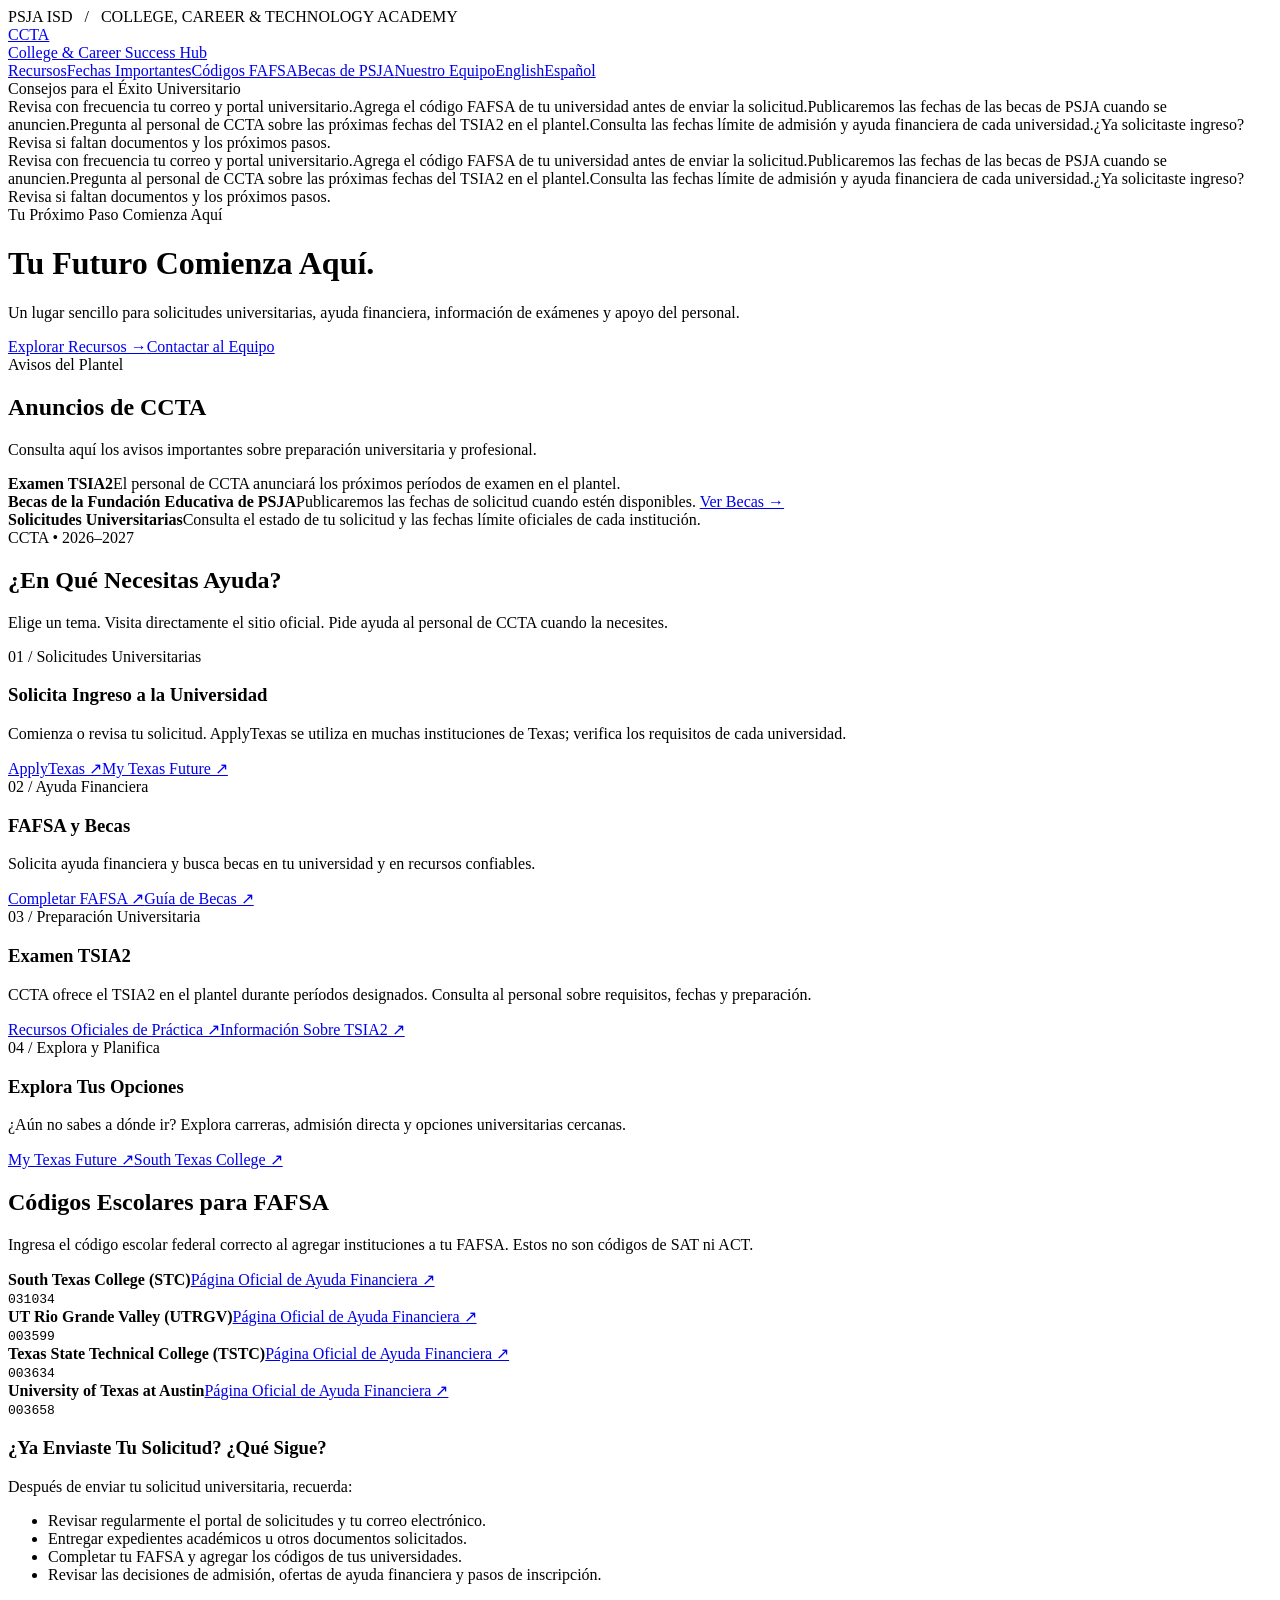
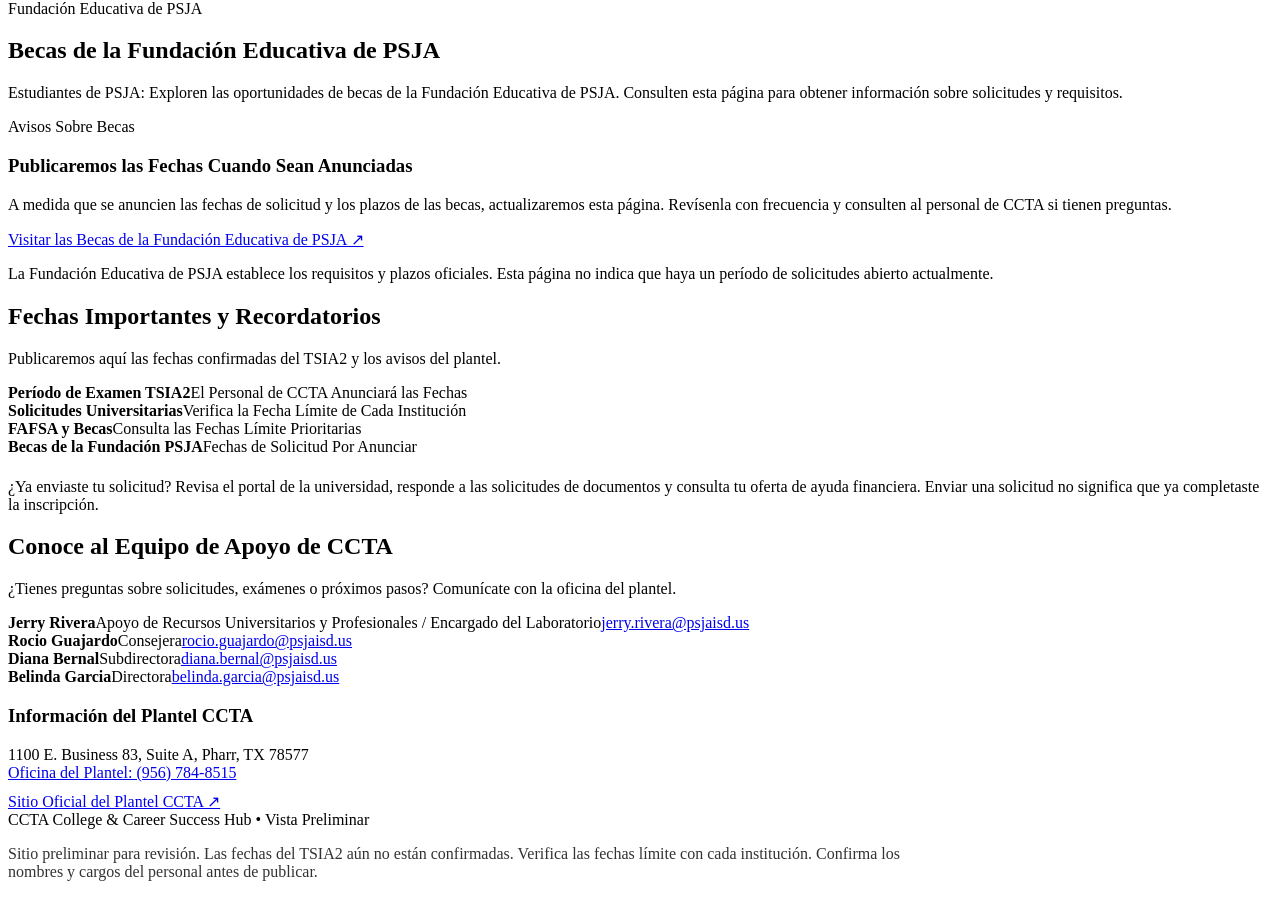
==== espanol.html @ 049d0c1c "Create espanol.html" ====
<!DOCTYPE html>

<html lang="es"><head><meta charset="utf-8"/><meta content="width=device-width, initial-scale=1" name="viewport"/><meta content="CCTA College and Career Success Hub - college applications, FAFSA, scholarships and TSIA2." name="description"/><title>CCTA College &amp; Career Success Hub</title><link href="style.css" rel="stylesheet"/></head><body>
<div class="top"><div class="wrap">PSJA ISD   /   COLLEGE, CAREER &amp; TECHNOLOGY ACADEMY</div></div>
<nav><div class="wrap"><a class="brand" href="#home">CCTA<br/>College &amp; Career Success Hub</a><div class="links"><a href="#resources">Recursos</a><a href="#dates">Fechas Importantes</a><a href="#fafsa-codes">Códigos FAFSA</a><a href="#scholarships">Becas de PSJA</a><a href="#team">Nuestro Equipo</a><a class="lang" href="index.html" lang="en">English</a><a class="lang active" href="espanol.html" lang="es">Español</a></div></div></nav><div aria-label="Consejos para el Éxito Universitario" class="tips-ticker" role="region"><span class="ticker-label">Consejos para el Éxito Universitario</span><div class="ticker-window"><div class="ticker-track"><div class="ticker-group"><span class="ticker-tip">Revisa con frecuencia tu correo y portal universitario.</span><span class="ticker-tip">Agrega el código FAFSA de tu universidad antes de enviar la solicitud.</span><span class="ticker-tip">Publicaremos las fechas de las becas de PSJA cuando se anuncien.</span><span class="ticker-tip">Pregunta al personal de CCTA sobre las próximas fechas del TSIA2 en el plantel.</span><span class="ticker-tip">Consulta las fechas límite de admisión y ayuda financiera de cada universidad.</span><span class="ticker-tip">¿Ya solicitaste ingreso? Revisa si faltan documentos y los próximos pasos.</span></div><div aria-hidden="true" class="ticker-group"><span class="ticker-tip">Revisa con frecuencia tu correo y portal universitario.</span><span class="ticker-tip">Agrega el código FAFSA de tu universidad antes de enviar la solicitud.</span><span class="ticker-tip">Publicaremos las fechas de las becas de PSJA cuando se anuncien.</span><span class="ticker-tip">Pregunta al personal de CCTA sobre las próximas fechas del TSIA2 en el plantel.</span><span class="ticker-tip">Consulta las fechas límite de admisión y ayuda financiera de cada universidad.</span><span class="ticker-tip">¿Ya solicitaste ingreso? Revisa si faltan documentos y los próximos pasos.</span></div></div></div></div>
<header class="hero" id="home"><div class="wrap"><div class="eyebrow">Tu Próximo Paso Comienza Aquí</div><h1>Tu Futuro Comienza Aquí.</h1><p>Un lugar sencillo para solicitudes universitarias, ayuda financiera, información de exámenes y apoyo del personal.</p><a class="button" href="#resources">Explorar Recursos →</a><a class="button outline" href="#team">Contactar al Equipo</a></div></header>
<main><section class="announcements" id="announcements"><div class="wrap"><div class="announcement-top"><div><span class="tag">Avisos del Plantel</span><h2>Anuncios de CCTA</h2><p class="lead">Consulta aquí los avisos importantes sobre preparación universitaria y profesional.</p></div></div><div class="pills"><div class="pill"><strong>Examen TSIA2</strong><span>El personal de CCTA anunciará los próximos períodos de examen en el plantel.</span></div><div class="pill"><strong>Becas de la Fundación Educativa de PSJA</strong><span>Publicaremos las fechas de solicitud cuando estén disponibles. <a href="#scholarships">Ver Becas →</a></span></div><div class="pill"><strong>Solicitudes Universitarias</strong><span>Consulta el estado de tu solicitud y las fechas límite oficiales de cada institución.</span></div></div></div></section><section id="resources"><div class="wrap"><span class="tag">CCTA • 2026–2027</span><h2>¿En Qué Necesitas Ayuda?</h2><p class="lead">Elige un tema. Visita directamente el sitio oficial. Pide ayuda al personal de CCTA cuando la necesites.</p><div class="grid"><article class="card"><div class="num">01 / Solicitudes Universitarias</div><h3>Solicita Ingreso a la Universidad</h3><p>Comienza o revisa tu solicitud. ApplyTexas se utiliza en muchas instituciones de Texas; verifica los requisitos de cada universidad.</p><a class="resource" href="https://www.applytexas.org/" rel="noopener" target="_blank">ApplyTexas ↗</a><a class="resource" href="https://www.mytexasfuture.org/" rel="noopener" target="_blank">My Texas Future ↗</a></article><article class="card"><div class="num">02 / Ayuda Financiera</div><h3>FAFSA y Becas</h3><p>Solicita ayuda financiera y busca becas en tu universidad y en recursos confiables.</p><a class="resource" href="https://studentaid.gov/h/apply-for-aid/fafsa" rel="noopener" target="_blank">Completar FAFSA ↗</a><a class="resource" href="https://studentaid.gov/understand-aid/types/scholarships" rel="noopener" target="_blank">Guía de Becas ↗</a></article><article class="card"><div class="num">03 / Preparación Universitaria</div><h3>Examen TSIA2</h3><p>CCTA ofrece el TSIA2 en el plantel durante períodos designados. Consulta al personal sobre requisitos, fechas y preparación.</p><a class="resource" href="https://studentportal.accuplacer.org/" rel="noopener" target="_blank">Recursos Oficiales de Práctica ↗</a><a class="resource" href="https://www.highered.texas.gov/our-work/supporting-our-institutions/student-success/texas-success-initiative/" rel="noopener" target="_blank">Información Sobre TSIA2 ↗</a></article><article class="card"><div class="num">04 / Explora y Planifica</div><h3>Explora Tus Opciones</h3><p>¿Aún no sabes a dónde ir? Explora carreras, admisión directa y opciones universitarias cercanas.</p><a class="resource" href="https://www.mytexasfuture.org/" rel="noopener" target="_blank">My Texas Future ↗</a><a class="resource" href="https://www.southtexascollege.edu/" rel="noopener" target="_blank">South Texas College ↗</a></article></div></div></section><section class="codes-section tint" id="fafsa-codes"><div class="wrap"><h2>Códigos Escolares para FAFSA</h2><p class="lead">Ingresa el código escolar federal correcto al agregar instituciones a tu FAFSA. Estos no son códigos de SAT ni ACT.</p><div class="code-list"><div class="code-item"><div><strong>South Texas College (STC)</strong><a href="https://studentservices.southtexascollege.edu/finaid/apply.html" rel="noopener" target="_blank">Página Oficial de Ayuda Financiera ↗</a></div><code>031034</code></div><div class="code-item"><div><strong>UT Rio Grande Valley (UTRGV)</strong><a href="https://www.utrgv.edu/ucentral/paying-for-college/financial-aid/" rel="noopener" target="_blank">Página Oficial de Ayuda Financiera ↗</a></div><code>003599</code></div><div class="code-item"><div><strong>Texas State Technical College (TSTC)</strong><a href="https://www.tstc.edu/admissions/financial-aid/" rel="noopener" target="_blank">Página Oficial de Ayuda Financiera ↗</a></div><code>003634</code></div><div class="code-item"><div><strong>University of Texas at Austin</strong><a href="https://onestop.utexas.edu/managing-costs/scholarships-financial-aid/" rel="noopener" target="_blank">Página Oficial de Ayuda Financiera ↗</a></div><code>003658</code></div></div><div class="next-steps"><h3>¿Ya Enviaste Tu Solicitud? ¿Qué Sigue?</h3><p>Después de enviar tu solicitud universitaria, recuerda:</p><ul><li>Revisar regularmente el portal de solicitudes y tu correo electrónico.</li><li>Entregar expedientes académicos u otros documentos solicitados.</li><li>Completar tu FAFSA y agregar los códigos de tus universidades.</li><li>Revisar las decisiones de admisión, ofertas de ayuda financiera y pasos de inscripción.</li></ul></div></div></section>
<section class="scholarship-section" id="scholarships"><div class="wrap">
<span class="tag">Fundación Educativa de PSJA</span>
<h2>Becas de la Fundación Educativa de PSJA</h2>
<p class="lead">Estudiantes de PSJA: Exploren las oportunidades de becas de la Fundación Educativa de PSJA. Consulten esta página para obtener información sobre solicitudes y requisitos.</p>
<div class="scholarship-panel"><div>
<div class="scholarship-label">Avisos Sobre Becas</div>
<h3>Publicaremos las Fechas Cuando Sean Anunciadas</h3>
<p>A medida que se anuncien las fechas de solicitud y los plazos de las becas, actualizaremos esta página. Revísenla con frecuencia y consulten al personal de CCTA si tienen preguntas.</p>
</div><a class="scholarship-cta" href="https://www.psjaedfoundation.org/scholarships" rel="noopener" target="_blank">Visitar las Becas de la Fundación Educativa de PSJA ↗</a></div>
<p class="small">La Fundación Educativa de PSJA establece los requisitos y plazos oficiales. Esta página no indica que haya un período de solicitudes abierto actualmente.</p>
</div></section><section class="tint" id="dates"><div class="wrap"><h2>Fechas Importantes y Recordatorios</h2><p class="lead">Publicaremos aquí las fechas confirmadas del TSIA2 y los avisos del plantel.</p><div class="pills"><div class="pill"><strong>Período de Examen TSIA2</strong><span>El Personal de CCTA Anunciará las Fechas</span></div><div class="pill"><strong>Solicitudes Universitarias</strong><span>Verifica la Fecha Límite de Cada Institución</span></div><div class="pill"><strong>FAFSA y Becas</strong><span>Consulta las Fechas Límite Prioritarias</span></div><div class="pill"><strong>Becas de la Fundación PSJA</strong><span>Fechas de Solicitud Por Anunciar</span></div></div><div class="notice" style="margin-top:22px">¿Ya enviaste tu solicitud? Revisa el portal de la universidad, responde a las solicitudes de documentos y consulta tu oferta de ayuda financiera. Enviar una solicitud no significa que ya completaste la inscripción.</div></div></section>
<section id="team"><div class="wrap"><h2>Conoce al Equipo de Apoyo de CCTA</h2><p class="lead">¿Tienes preguntas sobre solicitudes, exámenes o próximos pasos? Comunícate con la oficina del plantel.</p><div class="staff"><div class="person"><strong>Jerry Rivera</strong><span>Apoyo de Recursos Universitarios y Profesionales / Encargado del Laboratorio</span><a class="staff-email" href="mailto:jerry.rivera@psjaisd.us">jerry.rivera@psjaisd.us</a></div><div class="person"><strong>Rocio Guajardo</strong><span>Consejera</span><a class="staff-email" href="mailto:rocio.guajardo@psjaisd.us">rocio.guajardo@psjaisd.us</a></div><div class="person"><strong>Diana Bernal</strong><span>Subdirectora</span><a class="staff-email" href="mailto:diana.bernal@psjaisd.us">diana.bernal@psjaisd.us</a></div><div class="person"><strong>Belinda Garcia</strong><span>Directora</span><a class="staff-email" href="mailto:belinda.garcia@psjaisd.us">belinda.garcia@psjaisd.us</a></div></div><div class="campus"><h3>Información del Plantel CCTA</h3><div>1100 E. Business 83, Suite A, Pharr, TX 78577</div><div><a href="tel:+19567848515">Oficina del Plantel: (956) 784-8515</a></div><div style="margin-top:10px"><a href="https://ecp.psjaisd.us/college-career-technology-academy/contact-us" rel="noopener" target="_blank">Sitio Oficial del Plantel CCTA ↗</a></div></div></div></section></main>
<footer><div class="wrap"><div>CCTA College &amp; Career Success Hub • Vista Preliminar</div><p style="opacity:.8;max-width:900px">Sitio preliminar para revisión. Las fechas del TSIA2 aún no están confirmadas. Verifica las fechas límite con cada institución. Confirma los nombres y cargos del personal antes de publicar.</p></div></footer></body></html>
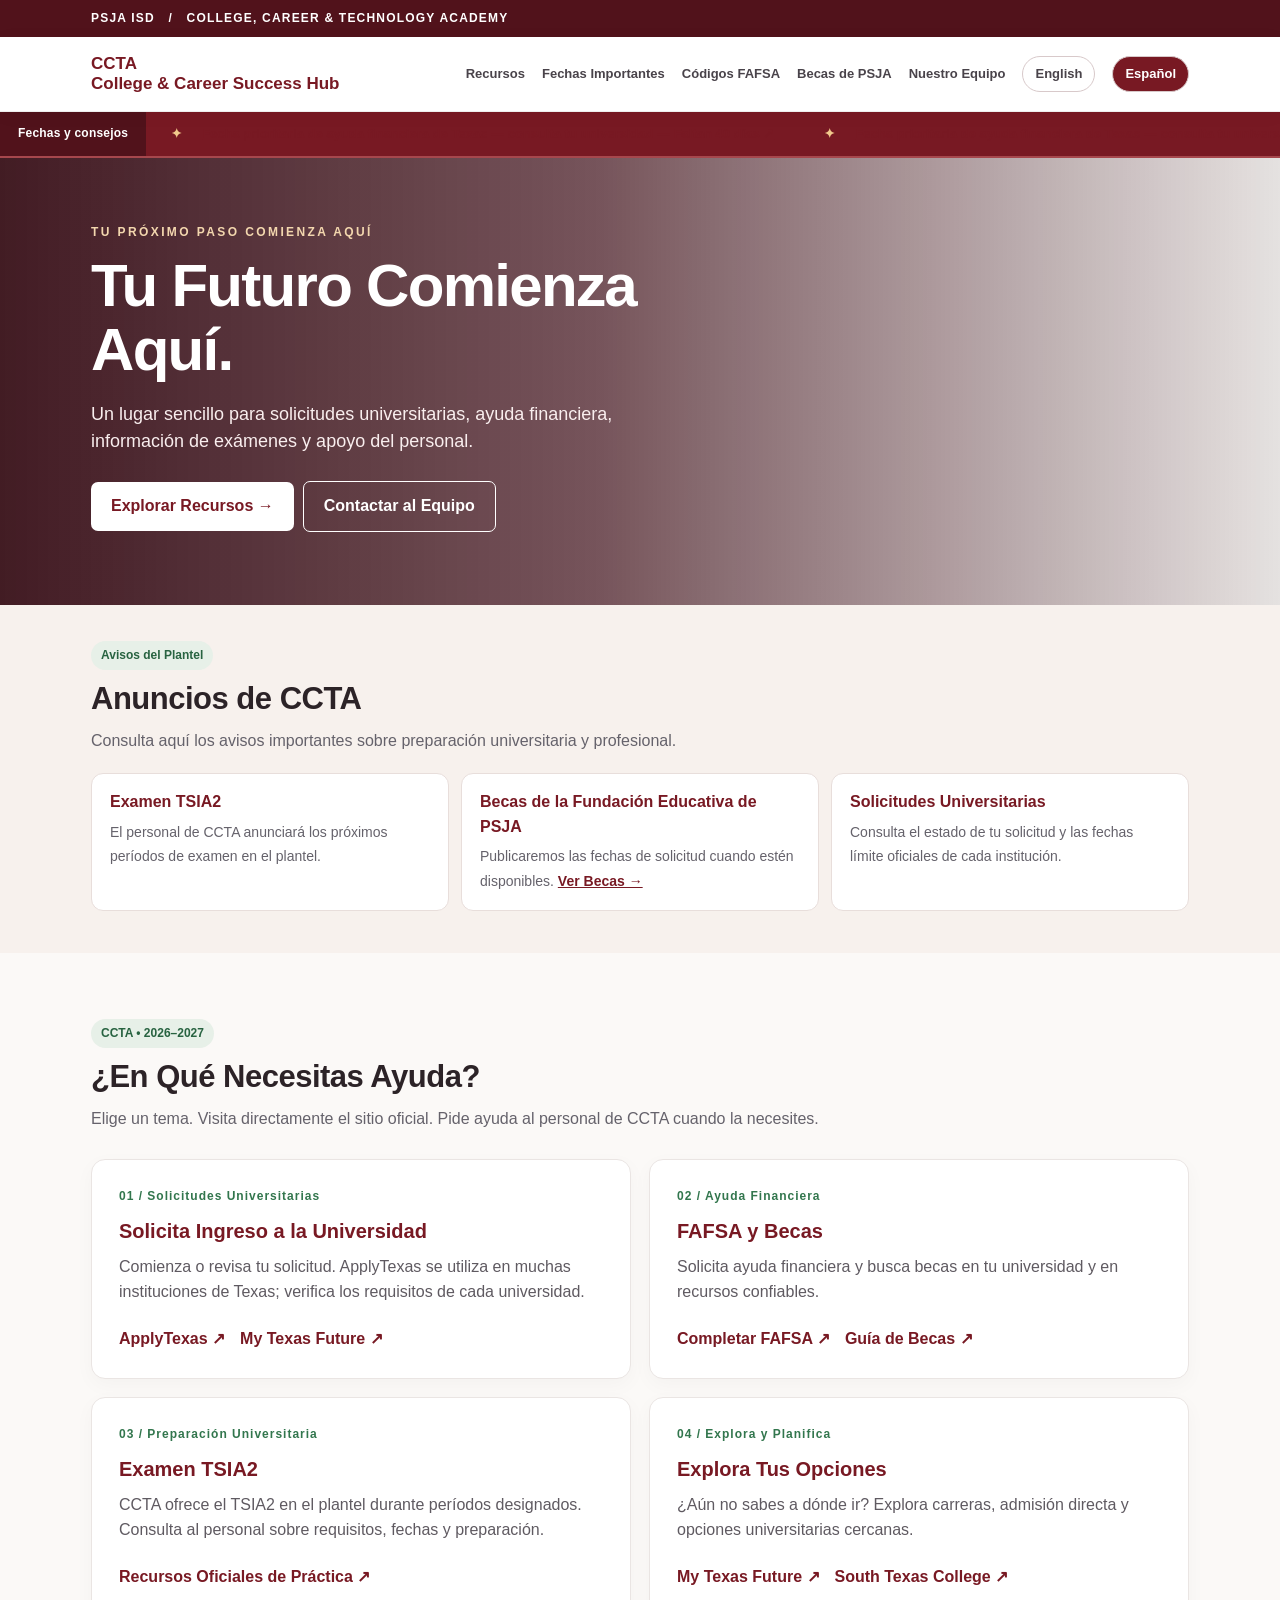
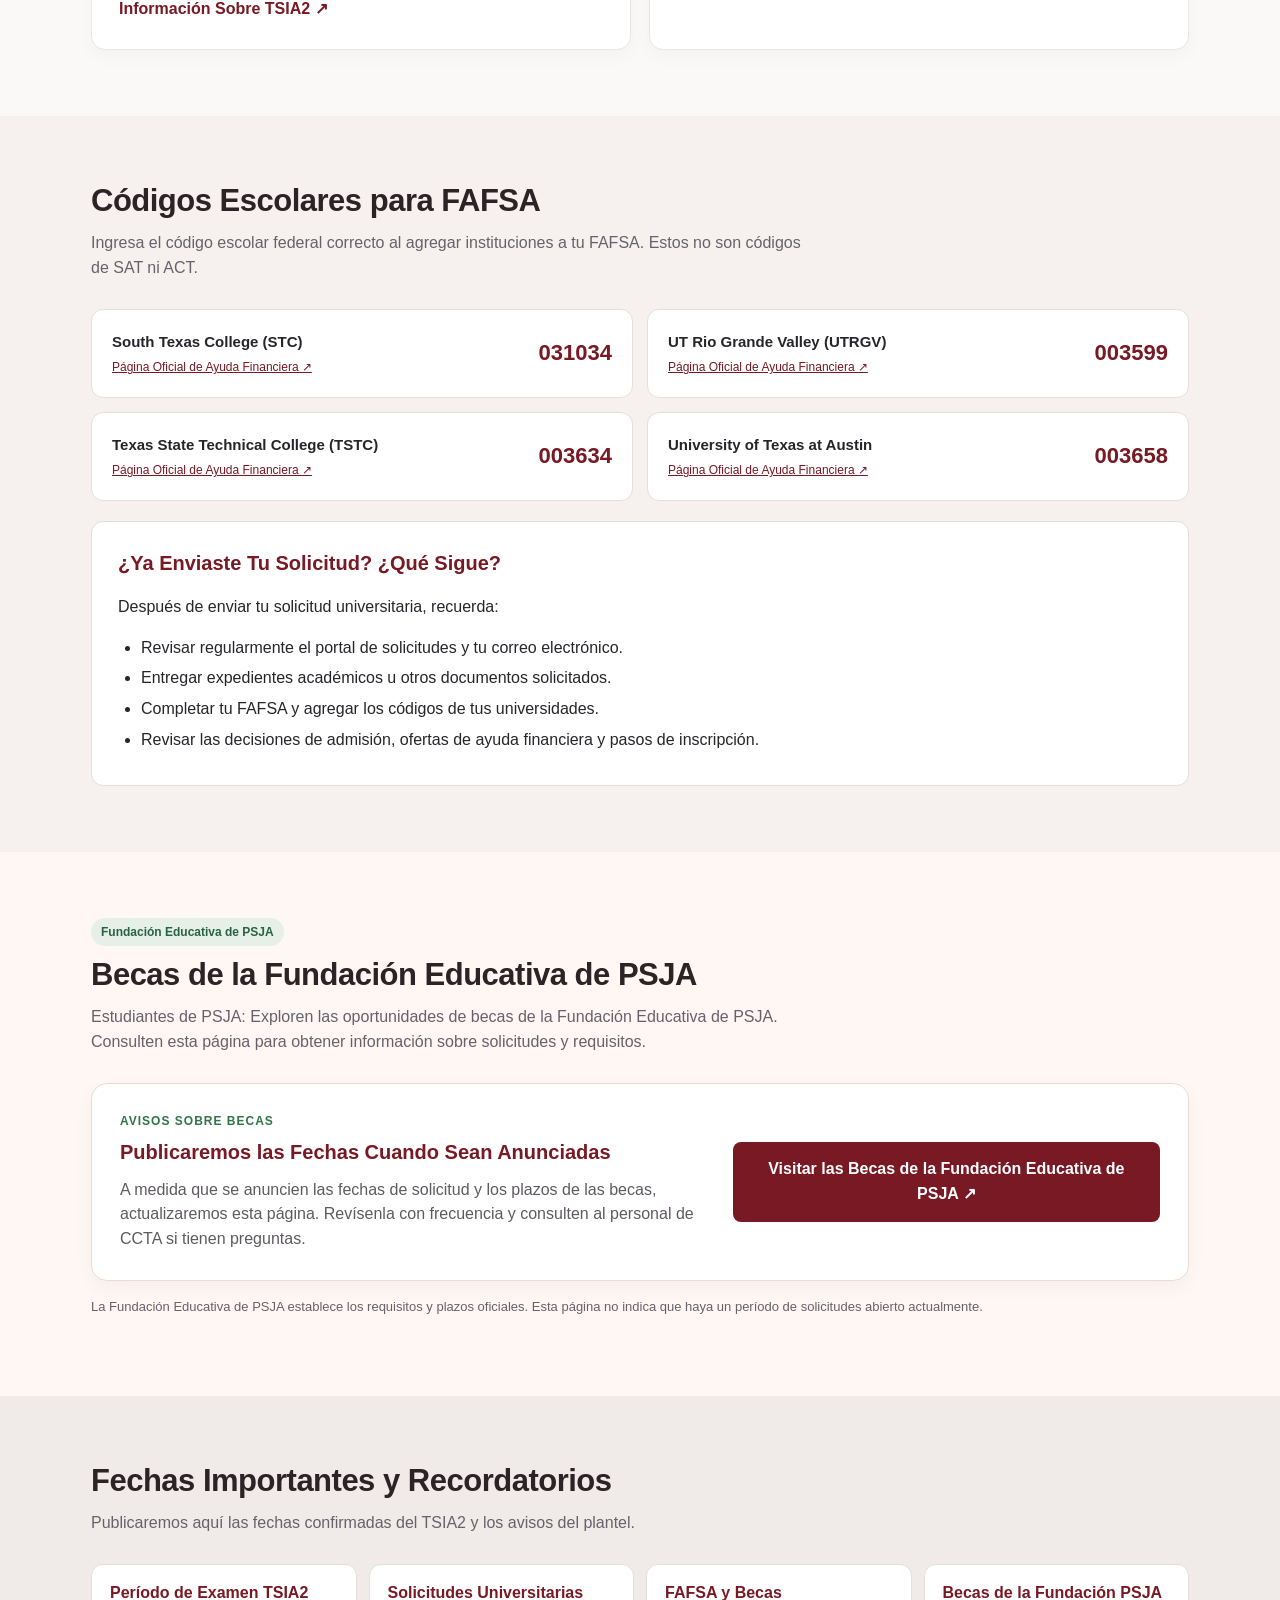
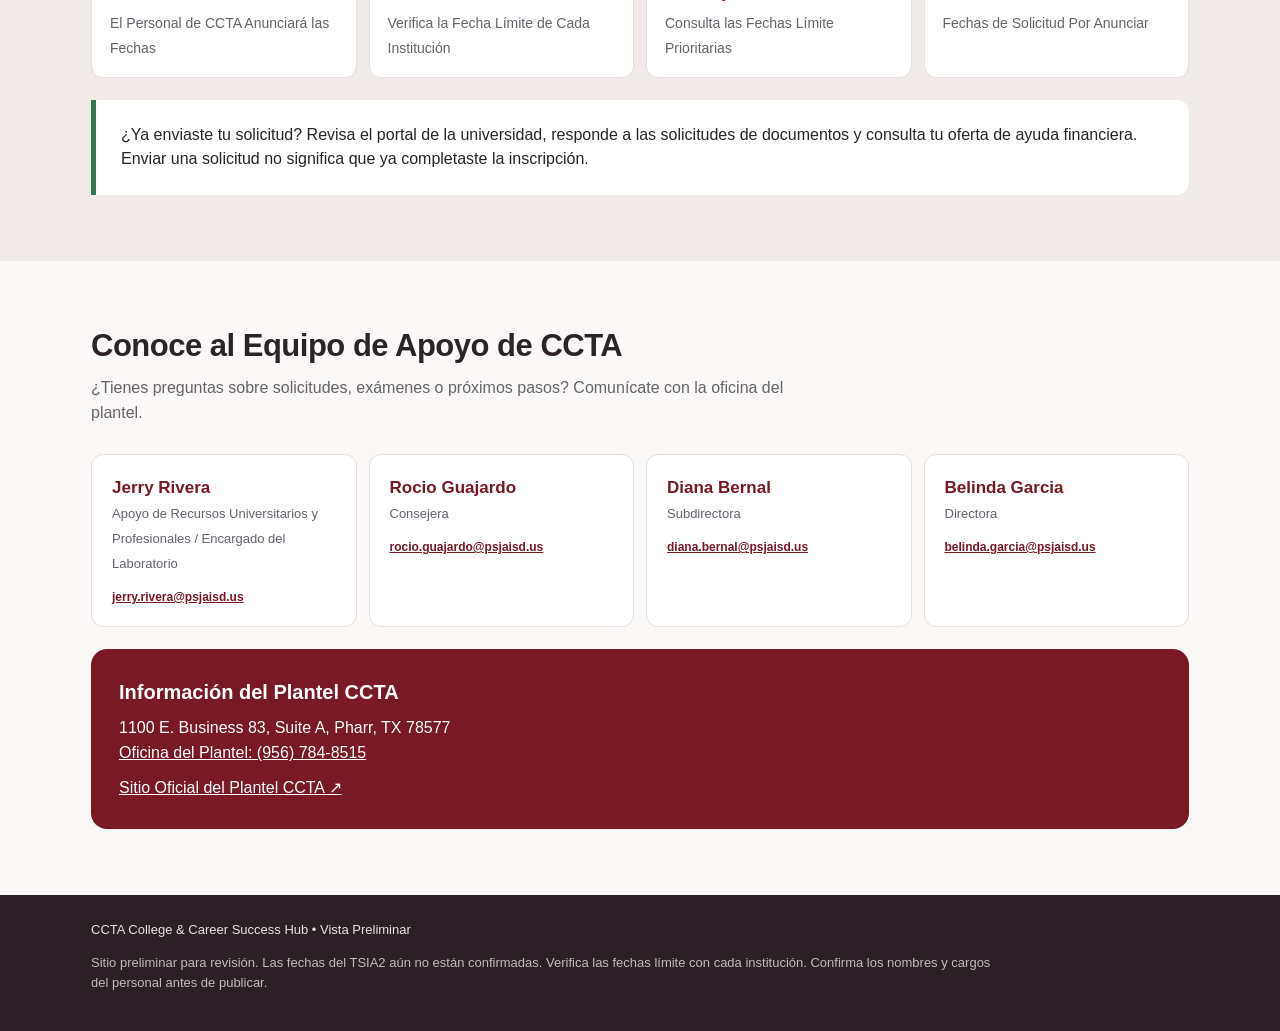
==== commit 346772e5: "Update espanol.html" ====
--- a/espanol.html
+++ b/espanol.html
@@ -17,4 +17,4 @@
 <p class="small">La Fundación Educativa de PSJA establece los requisitos y plazos oficiales. Esta página no indica que haya un período de solicitudes abierto actualmente.</p>
 </div></section><section class="tint" id="dates"><div class="wrap"><h2>Fechas Importantes y Recordatorios</h2><p class="lead">Publicaremos aquí las fechas confirmadas del TSIA2 y los avisos del plantel.</p><div class="pills"><div class="pill"><strong>Período de Examen TSIA2</strong><span>El Personal de CCTA Anunciará las Fechas</span></div><div class="pill"><strong>Solicitudes Universitarias</strong><span>Verifica la Fecha Límite de Cada Institución</span></div><div class="pill"><strong>FAFSA y Becas</strong><span>Consulta las Fechas Límite Prioritarias</span></div><div class="pill"><strong>Becas de la Fundación PSJA</strong><span>Fechas de Solicitud Por Anunciar</span></div></div><div class="notice" style="margin-top:22px">¿Ya enviaste tu solicitud? Revisa el portal de la universidad, responde a las solicitudes de documentos y consulta tu oferta de ayuda financiera. Enviar una solicitud no significa que ya completaste la inscripción.</div></div></section>
 <section id="team"><div class="wrap"><h2>Conoce al Equipo de Apoyo de CCTA</h2><p class="lead">¿Tienes preguntas sobre solicitudes, exámenes o próximos pasos? Comunícate con la oficina del plantel.</p><div class="staff"><div class="person"><strong>Jerry Rivera</strong><span>Apoyo de Recursos Universitarios y Profesionales / Encargado del Laboratorio</span><a class="staff-email" href="mailto:jerry.rivera@psjaisd.us">jerry.rivera@psjaisd.us</a></div><div class="person"><strong>Rocio Guajardo</strong><span>Consejera</span><a class="staff-email" href="mailto:rocio.guajardo@psjaisd.us">rocio.guajardo@psjaisd.us</a></div><div class="person"><strong>Diana Bernal</strong><span>Subdirectora</span><a class="staff-email" href="mailto:diana.bernal@psjaisd.us">diana.bernal@psjaisd.us</a></div><div class="person"><strong>Belinda Garcia</strong><span>Directora</span><a class="staff-email" href="mailto:belinda.garcia@psjaisd.us">belinda.garcia@psjaisd.us</a></div></div><div class="campus"><h3>Información del Plantel CCTA</h3><div>1100 E. Business 83, Suite A, Pharr, TX 78577</div><div><a href="tel:+19567848515">Oficina del Plantel: (956) 784-8515</a></div><div style="margin-top:10px"><a href="https://ecp.psjaisd.us/college-career-technology-academy/contact-us" rel="noopener" target="_blank">Sitio Oficial del Plantel CCTA ↗</a></div></div></div></section></main>
-<footer><div class="wrap"><div>CCTA College &amp; Career Success Hub • Vista Preliminar</div><p style="opacity:.8;max-width:900px">Sitio preliminar para revisión. Las fechas del TSIA2 aún no están confirmadas. Verifica las fechas límite con cada institución. Confirma los nombres y cargos del personal antes de publicar.</p></div></footer></body></html>
+<footer><div class="wrap"><div>CCTA College &amp; Career Success Hub • Vista Preliminar</div><p style="opacity:.8;max-width:900px">Sitio preliminar para revisión. Las fechas del TSIA2 aún no están confirmadas. Verifica las fechas límite con cada institución. Confirma los nombres y cargos del personal antes de publicar.</p></div></footer><script src="deadlines.js" defer></script></body></html>
--- a/style.css
+++ b/style.css
@@ -0,0 +1,32 @@
+
+:root{--maroon:#781923;--maroon2:#51121b;--cream:#fbf9f7;--ink:#25252b;--muted:#65626b;--green:#32764d}
+*{box-sizing:border-box}html{scroll-behavior:smooth}body{margin:0;background:var(--cream);font-family:Arial,Helvetica,sans-serif;color:var(--ink);line-height:1.55}
+a{color:var(--maroon)}.wrap{max-width:1150px;margin:auto;padding:0 26px}
+.top{background:var(--maroon2);color:white;font-size:12px;letter-spacing:1.2px;font-weight:bold}.top .wrap{padding-top:9px;padding-bottom:9px}
+nav{background:white;border-bottom:1px solid #eee;position:sticky;top:0;z-index:3;box-shadow:0 3px 18px #0000000a}
+nav .wrap{display:flex;align-items:center;justify-content:space-between;gap:18px;min-height:74px}.brand{font-size:17px;font-weight:800;color:var(--maroon);text-decoration:none;line-height:1.15}
+.links{display:flex;align-items:center;gap:17px;flex-wrap:wrap}.links a{text-decoration:none;color:#49434a;font-size:13px;font-weight:700}.links a:hover{text-decoration:underline}.lang{border:1px solid #d8c9ca;border-radius:30px;padding:7px 12px;white-space:nowrap}.lang.active{background:var(--maroon);color:white}
+.hero{min-height:425px;background:linear-gradient(90deg,rgba(50,9,18,.92),rgba(62,15,25,.70) 47%,rgba(37,17,24,.1)),url('https://drive.google.com/thumbnail?id=1_weNexFfLau4reLbH5Hfv6EW5S2d7gGb&sz=w1600') center 42%/cover;display:flex;align-items:center;color:white}
+.hero .wrap{width:100%;padding-top:65px;padding-bottom:65px}.eyebrow{text-transform:uppercase;letter-spacing:2.4px;font-size:12px;font-weight:800;color:#f3d7ae}
+h1{font-size:clamp(36px,5vw,60px);line-height:1.07;letter-spacing:-1.7px;margin:13px 0 18px;max-width:620px}
+.hero p{font-size:18px;max-width:560px;margin:0 0 25px;color:#f9eeee}.button{display:inline-block;padding:12px 20px;background:white;color:var(--maroon);font-weight:800;text-decoration:none;border-radius:7px;margin-right:9px;margin-bottom:8px}
+.button.outline{background:transparent;color:white;border:1px solid white}
+section{padding:66px 0}h2{font-size:31px;letter-spacing:-.5px;line-height:1.2;margin:0 0 12px;color:#2c2327}h3{font-size:20px;margin:0 0 8px;color:var(--maroon)}
+.lead{color:var(--muted);font-size:16px;margin:0 0 28px;max-width:730px}
+.grid{display:grid;grid-template-columns:repeat(2,minmax(0,1fr));gap:18px}.card{background:white;border:1px solid #eae5e3;border-radius:14px;padding:27px;box-shadow:0 6px 20px #26101608}
+.card .num{font-size:12px;color:var(--green);font-weight:800;letter-spacing:1px;margin-bottom:10px}
+.card p{color:#5f5a61;margin:0 0 14px}.card a.resource{display:inline-block;font-weight:800;text-decoration:none;margin-right:15px;margin-top:8px}.card a.resource:hover{text-decoration:underline}
+.tint{background:#f0ebe8}.notice{background:#fff;border-left:5px solid var(--green);padding:23px 25px;border-radius:0 12px 12px 0}
+.pills{display:flex;flex-wrap:wrap;gap:12px}.pill{background:white;border:1px solid #e8dedb;border-radius:12px;padding:16px 18px;flex:1;min-width:210px}.pill strong{display:block;color:var(--maroon);margin-bottom:5px}.pill span{font-size:14px;color:var(--muted)}
+.staff{display:grid;grid-template-columns:repeat(4,1fr);gap:12px}.person{padding:20px;background:white;border-radius:12px;border:1px solid #e8dedb}.person strong{display:block;color:var(--maroon);font-size:17px}.person span{font-size:13px;color:#67616b}
+.campus{background:var(--maroon);color:white;border-radius:16px;padding:28px;margin-top:22px}.campus h3{color:white}.campus a{color:white}
+footer{background:#2a2025;color:#eae3e3;padding:25px 0;font-size:13px}footer a{color:white}
+.small{font-size:13px;color:var(--muted)}.tag{display:inline-block;background:#e7f0e8;color:#286341;padding:5px 10px;border-radius:30px;font-size:12px;font-weight:800;margin-bottom:10px}
+@media(max-width:850px){.links{gap:9px}.links a{font-size:12px}.staff{grid-template-columns:repeat(2,1fr)}}@media(max-width:650px){nav .wrap{display:block;padding-top:14px;padding-bottom:13px}.brand{display:block;margin-bottom:12px}.links{gap:10px}.grid,.staff{grid-template-columns:1fr}.hero{min-height:390px}.hero .wrap{padding-top:48px;padding-bottom:48px}section{padding:48px 0}}
+
+.scholarship-section{background:#fff7f4}.scholarship-panel{background:white;border:1px solid #eadbd7;border-radius:16px;padding:28px;display:flex;align-items:center;justify-content:space-between;gap:25px;box-shadow:0 7px 20px #30121a0a}.scholarship-panel h3{margin:6px 0 10px}.scholarship-panel p{max-width:630px;color:#5f5a61;margin:0}.scholarship-label{font-size:12px;letter-spacing:1px;text-transform:uppercase;color:#317448;font-weight:800}.scholarship-cta{display:inline-block;background:var(--maroon);color:white;text-decoration:none;border-radius:8px;padding:15px 18px;font-weight:800;min-width:220px;text-align:center}.scholarship-cta:hover{background:var(--maroon2)}.scholarship-section .small{margin-top:16px}@media(max-width:700px){.scholarship-panel{display:block}.scholarship-cta{margin-top:22px;min-width:0;width:100%}}
+
+.announcements{background:#f7f1ed;padding-top:36px;padding-bottom:42px}.announcements .lead{margin-bottom:19px}.announcements .pill a{color:var(--maroon);font-weight:bold}.codes-section{background:#f6f1ee}.code-list{display:grid;grid-template-columns:repeat(2,minmax(0,1fr));gap:14px}.code-item{background:white;border:1px solid #e7ddda;border-radius:12px;padding:20px;display:flex;align-items:center;justify-content:space-between;gap:15px}.code-item strong{display:block;font-size:15px}.code-item a{display:block;font-size:12px;margin-top:5px}.code-item code{font-size:22px;font-weight:800;color:var(--maroon);font-family:Arial,Helvetica,sans-serif;white-space:nowrap}.next-steps{background:white;border:1px solid #e7ddda;border-radius:12px;padding:26px;margin-top:20px}.next-steps ul{margin-bottom:0;padding-left:23px}.next-steps li{margin:6px 0}.staff-email{display:block;font-size:12px;overflow-wrap:anywhere;margin-top:12px;font-weight:600}@media(max-width:720px){.code-list{grid-template-columns:1fr}}@media(max-width:440px){.code-item{display:block}.code-item code{display:block;margin-top:12px}}
+
+/* Bilingual college tips ticker: pauses on hover/focus and respects reduced motion */
+.tips-ticker{display:flex;align-items:stretch;background:#781923;color:#fff;min-height:46px;overflow:hidden;border-bottom:2px solid #a6474d}.ticker-label{display:flex;align-items:center;flex-shrink:0;background:#51121b;font-weight:800;font-size:12px;letter-spacing:.2px;padding:10px 18px;z-index:1;white-space:nowrap}.ticker-window{overflow:hidden;display:flex;align-items:center;min-width:0;flex:1}.ticker-track{display:flex;width:max-content;animation:ccta-ticker 65s linear infinite}.ticker-group{display:flex;flex-shrink:0;align-items:center}.ticker-tip{display:inline-flex;align-items:center;white-space:nowrap;font-size:13px;font-weight:600;padding:0 25px}.ticker-tip:before{content:"✦";margin-right:20px;color:#f1c98c}.tips-ticker:hover .ticker-track,.tips-ticker:focus-within .ticker-track{animation-play-state:paused}@keyframes ccta-ticker{from{transform:translateX(0)}to{transform:translateX(-50%)}}@media(prefers-reduced-motion:reduce){.ticker-track{animation:none;display:block;width:auto}.ticker-group{display:block}.ticker-group[aria-hidden=true]{display:none}.ticker-tip{display:block;white-space:normal;padding:7px 15px}.ticker-tip:before{margin-right:8px}}@media(max-width:650px){.ticker-label{font-size:11px;padding:9px 10px;max-width:118px;white-space:normal}.ticker-tip{font-size:12px;padding:0 16px}}
